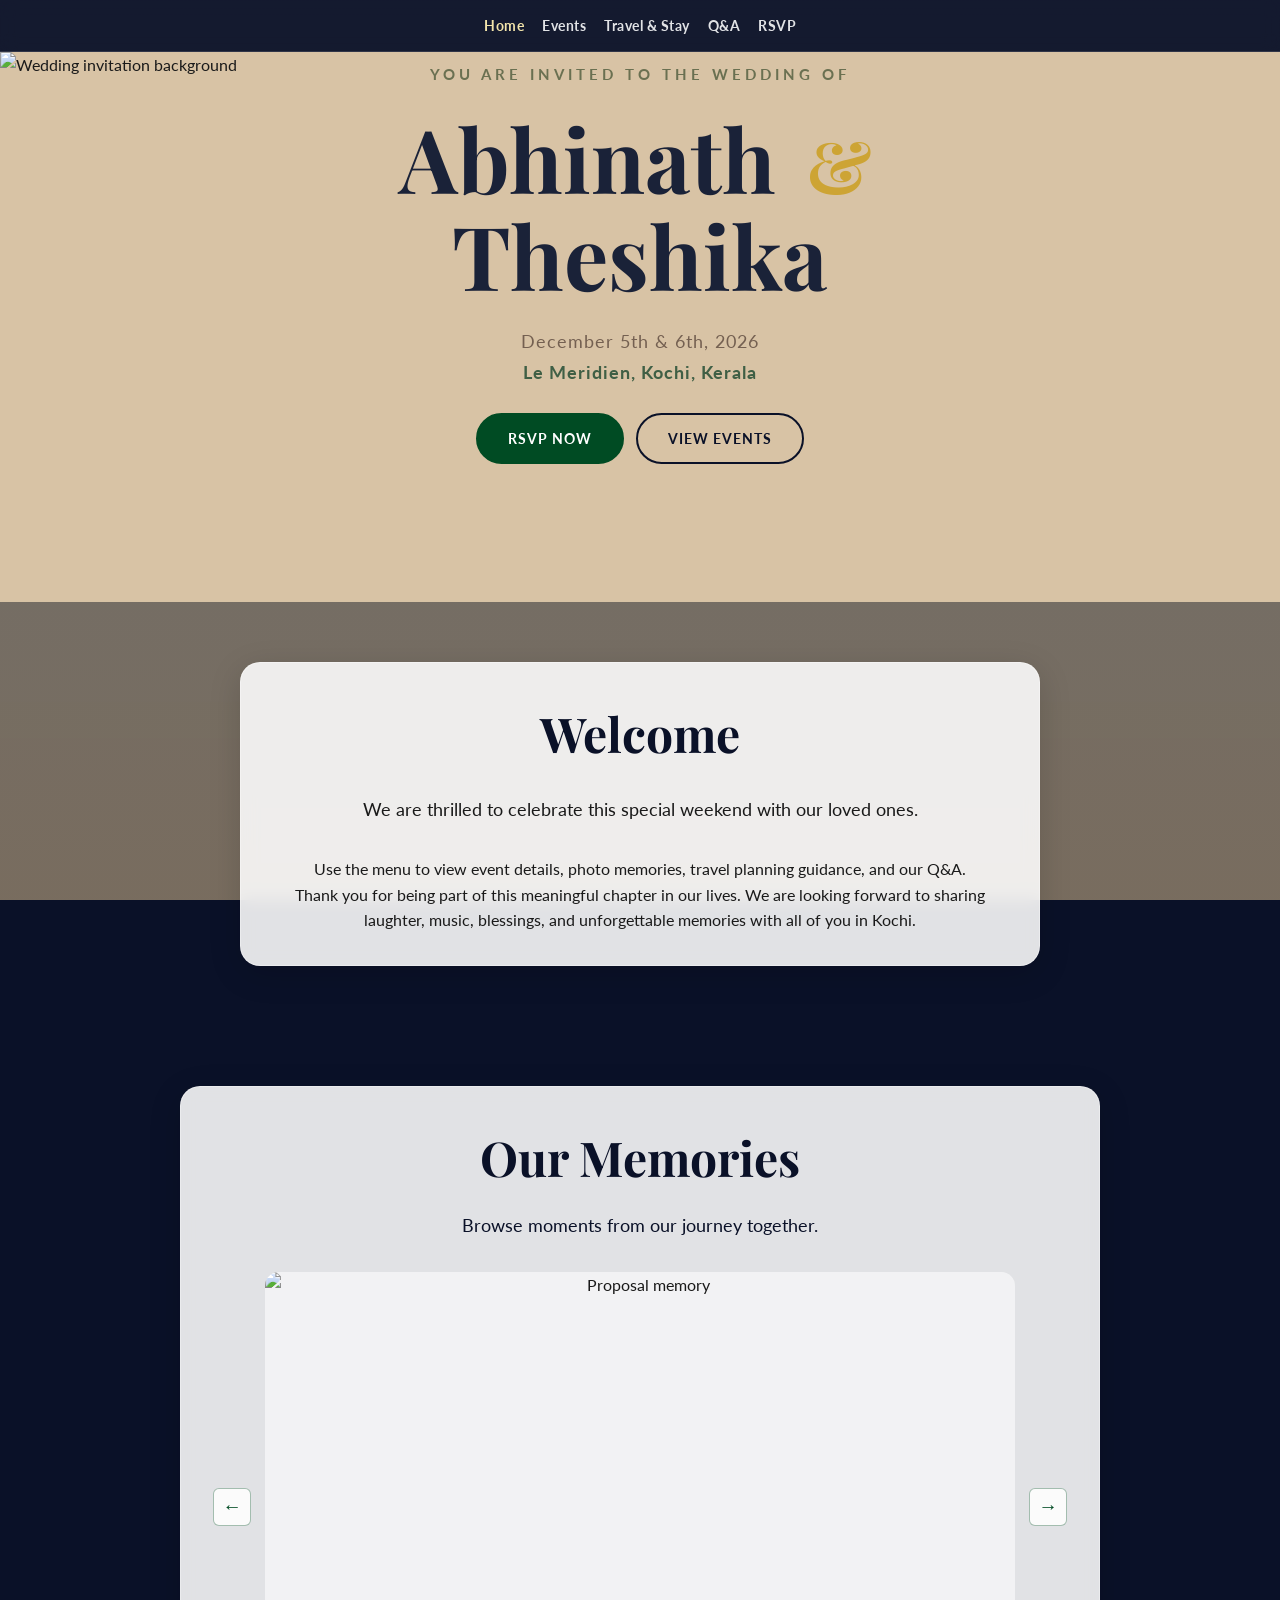
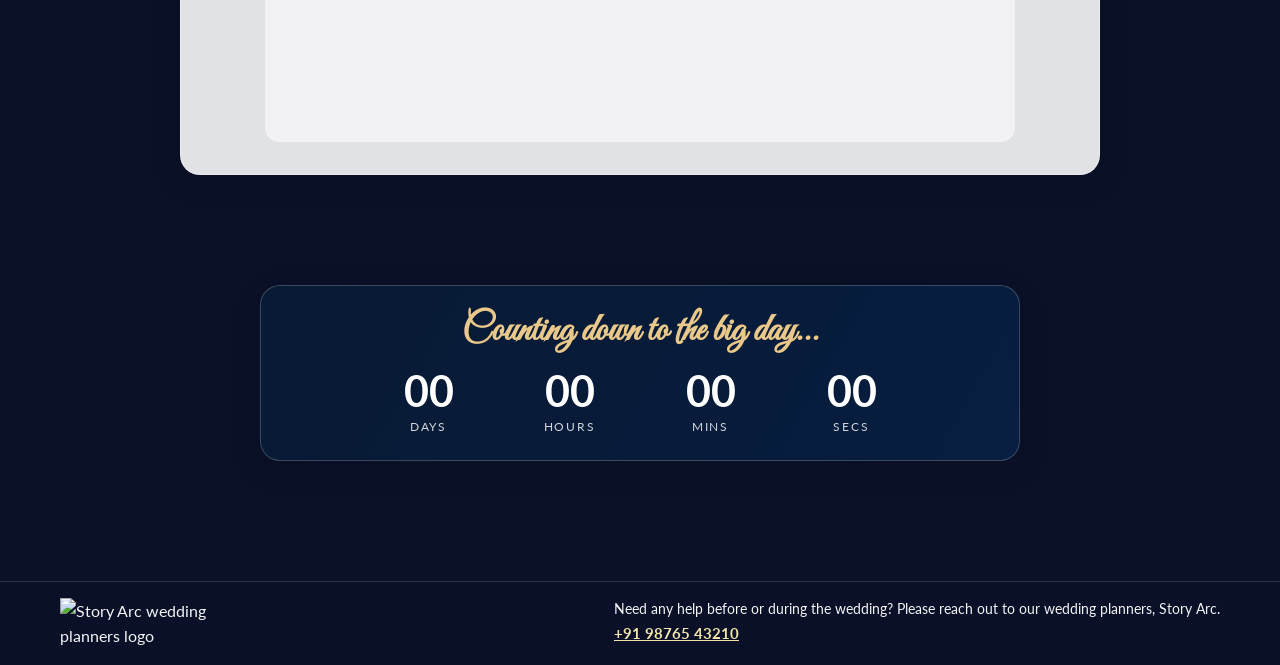
==== index.html @ 2711897a "added the updates" ====
<!DOCTYPE html>
<html lang="en">

<head>
    <meta charset="UTF-8">
    <meta name="viewport" content="width=device-width, initial-scale=1.0">

    <!-- Primary Meta Tags -->
    <title>Abhinath & Theshika Wedding - December 5th & 6th, 2026</title>
    <meta name="title" content="Abhinath & Theshika Wedding - December 5th & 6th, 2026">
    <meta name="description"
        content="You're invited to the wedding celebration of Abhinath and Theshika on December 5th & 6th, 2026 at Le Méridien, Kochi, Kerala. Join us for this special day!">

    <!-- Open Graph / Facebook -->
    <meta property="og:type" content="website">
    <meta property="og:url" content="https://agokulgopi.github.io/Abhinath-Theshika-Wedding/">
    <meta property="og:title" content="Abhinath & Theshika Wedding - December 5th & 6th, 2026">
    <meta property="og:description"
        content="You're invited to the wedding celebration of Abhinath and Theshika on December 5th & 6th, 2026 at Le Méridien, Kochi, Kerala. Join us for this special day!">
    <meta property="og:image" content="https://agokulgopi.github.io/Abhinath-Theshika-Wedding/Images/Couple%20pic%201.jpeg">
    <meta property="og:image:alt" content="Abhinath and Theshika Wedding Invitation">
    <meta property="og:site_name" content="Abhinath & Theshika Wedding">

    <!-- Twitter -->
    <meta property="twitter:card" content="summary_large_image">
    <meta property="twitter:url" content="https://agokulgopi.github.io/Abhinath-Theshika-Wedding/">
    <meta property="twitter:title" content="Abhinath & Theshika Wedding - December 5th & 6th, 2026">
    <meta property="twitter:description"
        content="You're invited to the wedding celebration of Abhinath and Theshika on December 5th & 6th, 2026 at Le Méridien, Kochi, Kerala. Join us for this special day!">
    <meta property="twitter:image" content="https://agokulgopi.github.io/Abhinath-Theshika-Wedding/Images/Couple%20pic%201.jpeg">

    <!-- WhatsApp Optimization -->
    <meta property="og:image:alt" content="Arun and Adithi Wedding Invitation">
    
    <link rel="preconnect" href="https://fonts.googleapis.com">
    <link rel="preconnect" href="https://fonts.gstatic.com" crossorigin>
    <link
        href="https://fonts.googleapis.com/css2?family=Great+Vibes&family=Lato:wght@300;400;700&family=Playfair+Display:ital,wght@0,400;0,600;0,700;1,400&display=swap"
        rel="stylesheet">
    <link rel="stylesheet" href="style.css">
</head>

<body>
    <div class="background-container">
        <div class="header-bg"></div>
        <div class="overlay"></div>
    </div>
    <nav class="site-nav">
        <div class="nav-inner">
            <a href="index.html" class="nav-link active">Home</a>
            <a href="events.html" class="nav-link">Events</a>
            <a href="travel.html" class="nav-link">Travel &amp; Stay</a>
            <a href="faq.html" class="nav-link">Q&amp;A</a>
            <a href="rsvp.html" class="nav-link">RSVP</a>
        </div>
    </nav>

    <main class="content-wrapper">
        <section class="hero slide-up">
            <img class="hero-bg-img" src="Images/Hero_section_BG-edited.png" alt="Wedding invitation background">
            <div class="hero-content">
                <span class="eyebrow">You are invited to the wedding of</span>
                <h1 class="names">Abhinath <span class="ampersand">&amp;</span> Theshika</h1>
                <p class="date-hero">December 5th &amp; 6th, 2026</p>
                <p class="venue-hero">Le Meridien, Kochi, Kerala</p>
                <div class="hero-actions">
                    <a href="rsvp.html" class="btn primary-btn">RSVP Now</a>
                    <a href="events.html" class="btn secondary-btn">View Events</a>
                </div>
            </div>
        </section>

        <section class="travel-section fade-in section-padding">
            <div class="travel-card glass-panel">
                <h2 class="section-title">Welcome</h2>
                <p class="travel-intro">We are thrilled to celebrate this special weekend with our loved ones.</p>
                <p>Use the menu to view event details, photo memories, travel planning guidance, and our Q&amp;A.</p>
                <p>Thank you for being part of this meaningful chapter in our lives. We are looking forward to sharing laughter, music, blessings, and unforgettable memories with all of you in Kochi.</p>
            </div>
        </section>

        <section id="memories" class="memory-section section-padding fade-in">
            <div class="page-hero-card glass-panel">
                <h2 class="section-title home-memory-title">Our Memories</h2>
                <p class="travel-intro">Browse moments from our journey together.</p>
                <div class="memory-carousel-wrap">
                    <button class="memory-nav-btn" id="memoryPrevBtn" type="button" aria-label="Previous image">&#8592;</button>
                    <div class="memory-display">
                        <img id="memoryCurrentImage" class="memory-main-image" src="Images/Couple%20pic%205.jpeg" alt="Proposal memory">
                    </div>
                    <button class="memory-nav-btn" id="memoryNextBtn" type="button" aria-label="Next image">&#8594;</button>
                </div>
            </div>
        </section>

        <section class="countdown-section section-padding fade-in">
            <div class="countdown-card glass-panel">
                <h2 class="countdown-title">Counting down to the big day...</h2>
                <div class="countdown-grid">
                    <div class="countdown-item"><span id="countDays">00</span><small>DAYS</small></div>
                    <div class="countdown-item"><span id="countHours">00</span><small>HOURS</small></div>
                    <div class="countdown-item"><span id="countMins">00</span><small>MINS</small></div>
                    <div class="countdown-item"><span id="countSecs">00</span><small>SECS</small></div>
                </div>
            </div>
        </section>
    </main>

    <footer class="site-footer">
        <div class="section-padding footer-inner">
            <img src="https://thestoryarc.in/wp-content/uploads/2025/10/Story-Arc-Logo-01-6-2.png" alt="Story Arc wedding planners logo" class="planner-logo">
            <div class="footer-text">
                <p>Need any help before or during the wedding? Please reach out to our wedding planners, Story Arc.</p>
                <p><a href="tel:+919876543210">+91 98765 43210</a></p>
            </div>
        </div>
    </footer>

    <div id="memoryModal" class="memory-modal" aria-hidden="true">
        <button id="memoryModalClose" class="memory-modal-close" type="button" aria-label="Close image preview">&times;</button>
        <img id="memoryModalImage" src="" alt="Expanded memory">
    </div>

    <script src="script.js"></script>
</body>

</html>
---- style.css ----
:root {
    --gold: #D4AF37;
    --gold-light: #F3E5AB;
    --emerald-dark: #004B23;
    --emerald: #006400;
    --navy: #0A1128;
    --text-dark: #1A1A1A;
    --text-light: #F8F9FA;
    --glass-bg: rgba(255, 255, 255, 0.85);
    --glass-border: rgba(255, 255, 255, 0.4);
    --shadow: 0 8px 32px 0 rgba(0, 0, 0, 0.15);
    --transition: all 0.6s cubic-bezier(0.16, 1, 0.3, 1);
}

* {
    margin: 0;
    padding: 0;
    box-sizing: border-box;
}

body {
    font-family: 'Lato', sans-serif;
    color: var(--text-dark);
    line-height: 1.6;
    overflow-x: hidden;
    background-color: var(--navy);
    /* Fallback */
}

h1,
h2,
h3,
.eyebrow,
.ampersand {
    font-family: 'Playfair Display', serif;
}

/* Global Website Background */
.background-container {
    position: fixed; /* Fix to viewport */
    top: 0;
    left: 0;
    width: 100vw;
    height: 100vh;
    z-index: -1; /* Behind everything */
    overflow: hidden;
}

.header-bg {
    position: absolute; /* Relative to the fixed container */
    top: 0;
    left: 0;
    width: 100%;
    height: 100%;
    background-image: url('Images/Website_BG.png'); /* New Global Background */
    background-size: cover;
    background-position: center;
    background-repeat: no-repeat;
    /* Adjusted filter to complement the sand overlay */
    filter: saturate(1.2) brightness(0.95);
}

.overlay {
    position: absolute;
    top: 0;
    left: 0;
    width: 100%;
    height: 100%;
    /* Rich soft sand linear gradient overlay */
    background: linear-gradient(to bottom, rgba(235, 222, 196, 0.45) 0%, rgba(212, 185, 140, 0.55) 100%);
    z-index: 1;
}

/* Glassmorphism Panel */
.glass-panel {
    background: rgba(255, 255, 255, 0.88);
    backdrop-filter: blur(8px);
    -webkit-backdrop-filter: blur(8px);
    border: 1px solid rgba(255, 255, 255, 0.35);
    border-radius: 20px;
    box-shadow: var(--shadow);
    padding: 2rem;
}

/* Layout */
.content-wrapper {
    position: relative;
    z-index: 10;
    width: 100%;
}

.site-nav {
    position: sticky;
    top: 0;
    z-index: 200;
    background: rgba(10, 17, 40, 0.9);
    backdrop-filter: blur(8px);
    -webkit-backdrop-filter: blur(8px);
    border-bottom: 1px solid rgba(255, 255, 255, 0.12);
}

.nav-inner {
    max-width: 1200px;
    margin: 0 auto;
    padding: 14px 20px;
    display: flex;
    gap: 18px;
    align-items: center;
    justify-content: center;
    flex-wrap: wrap;
}

.nav-link {
    color: var(--text-light);
    text-decoration: none;
    font-weight: 700;
    font-size: 0.9rem;
    letter-spacing: 0.5px;
    opacity: 0.9;
    transition: var(--transition);
}

.nav-link:hover,
.nav-link.active {
    color: var(--gold-light);
    opacity: 1;
}

.section-padding {
    max-width: 1200px;
    margin: 0 auto;
    padding: 0 20px;
}

/* Hero Section — CSS Grid stacking: image + text layers */
.hero {
    display: grid;
    position: relative;
    background-color: #d8c3a5;
    overflow: hidden;
}

/* Desktop: actual img element defines the section height naturally showing full image */
.hero-bg-img {
    grid-area: 1/1;
    width: 100%;
    height: auto;
    display: block;
}

/* Content centered in same grid cell as the image */
.hero-content {
    grid-area: 1/1;
    align-self: center;
    justify-self: center;
    text-align: center;
    width: 90%;
    max-width: 680px;
    animation: fadeUp 1.2s ease-out forwards;
    z-index: 2;
    padding: 10px;
    margin-bottom: 10%; /* Shift up slightly from center to match reference card layout */
}

.hero-actions {
    margin-top: 1.6rem;
    display: flex;
    justify-content: center;
    gap: 12px;
    flex-wrap: wrap;
}

/* Scroll indicator pinned to bottom of same grid cell */
.scroll-indicator {
    grid-area: 1/1;
    align-self: end;
    justify-self: center;
    padding-bottom: 28px;
    z-index: 2;
    display: flex;
    flex-direction: column;
    align-items: center;
    gap: 8px;
    animation: fadeIn 2s 1s ease-out forwards;
    opacity: 0;
    white-space: nowrap;
}

/* ---- MOBILE: switch to background-image so it fills the phone screen properly ---- */
@media (max-width: 768px) {
    .hero {
        min-height: 100svh;
        position: relative; /* needed for absolute-positioned scroll indicator */
        background-image: url('Images/Hero_section_BG-edited.png');
        background-size: cover;
        /* Reset to center as decorative elements are removed */
        background-position: center;
        background-repeat: no-repeat;
        display: flex;
        flex-direction: column;
        align-items: center;
        justify-content: center;
    }

    /* Hide the img element — CSS background handles it on mobile */
    .hero-bg-img {
        display: none;
    }

    /* Float text in the clear center of the image */
    .hero-content {
        grid-area: unset;
        position: relative;
        z-index: 2;
        text-align: center;
        width: 85%;
        max-width: 500px;
        margin-bottom: 10%;
        padding: 10px;
    }

    .scroll-indicator {
        grid-area: unset;
        position: absolute;
        bottom: 24px;
        left: 50%;
        transform: translateX(-50%);
        z-index: 2;
    }
}

.eyebrow {
    display: block;
    font-size: 0.95rem;
    color: #6a7051;
    text-transform: uppercase;
    letter-spacing: 4px;
    margin-bottom: 1.5rem;
    font-weight: 700;
    font-family: 'Lato', sans-serif;
    text-align: center;
}

.names {
    font-size: clamp(3rem, 8vw, 5.5rem);
    color: #1a2238; /* Deep navy/charcoal */
    line-height: 1.1;
    margin-bottom: 1.5rem;
    font-weight: 700;
    font-family: 'Playfair Display', serif;
    text-align: center;
}

.ampersand {
    color: #cda434; /* Mustard Gold */
    font-style: normal;
    font-size: clamp(2.5rem, 6vw, 4.5rem);
    padding: 0 10px;
    font-family: 'Playfair Display', serif;
}

.date-hero,
.venue-hero {
    font-family: 'Lato', sans-serif;
    font-size: 1.1rem;
    letter-spacing: 1px;
    line-height: 1.6;
    text-align: center;
}

.date-hero {
    color: #746051; /* Warm dark brown */
    margin-bottom: 0.2rem;
}

.venue-hero {
    font-weight: 700;
    margin-top: 0.2rem;
    color: #3f5f45; /* Deep olive green */
}

/* Hero Decorative Dividers */
.hero-divider {
    width: 100%;
    max-width: 320px;
    margin: 1rem auto;
    opacity: 0.7;
}

/* Scroll Indicator */
.scroll-indicator {
    position: absolute;
    bottom: 30px;
    left: 50%;
    transform: translateX(-50%);
    display: flex;
    flex-direction: column;
    align-items: center;
    gap: 10px;
    animation: fadeIn 2s 1s ease-out forwards;
    opacity: 0;
    white-space: nowrap;
}

.scroll-indicator span {
    font-family: 'Lato', sans-serif;
    font-size: 0.7rem;
    letter-spacing: 4px;
    text-transform: uppercase;
    color: #7a6a56;
    font-weight: 700;
}

.rope-icon {
    width: 80px;
    height: 26px;
    opacity: 0.75;
}

.wheel {
    width: 4px;
    height: 8px;
    background-color: var(--gold-light);
    border-radius: 4px;
    animation: scrollWheel 2s infinite;
}

/* Shared Titles */
.section-title {
    font-size: 3rem;
    color: var(--navy);
    text-align: center;
    margin-bottom: 3rem;
    text-shadow: none;
}

/* Events Section */
.events-section {
    padding: 100px 0;
}

.events-grid {
    display: grid;
    grid-template-columns: repeat(auto-fit, minmax(340px, 1fr));
    gap: 40px;
}

.event-card {
    transition: var(--transition);
    padding: 1rem 0;
}

.event-card:hover {
    transform: translateY(-10px);
    box-shadow: 0 15px 45px rgba(0, 0, 0, 0.2);
}

.event-header {
    text-align: center;
    border-bottom: 1px solid rgba(0, 0, 0, 0.1);
    padding-bottom: 1.5rem;
    margin-bottom: 1.5rem;
}

.event-header h3 {
    font-size: 2.5rem;
    color: var(--emerald-dark);
    margin-bottom: 0.5rem;
}

.event-date {
    font-size: 1.1rem;
    font-weight: 700;
    color: var(--navy);
}

.event-time {
    color: var(--gold);
    font-weight: 700;
}

.detail-row {
    display: flex;
    align-items: flex-start;
    margin-bottom: 1.5rem;
}

.icon {
    font-size: 1.5rem;
    margin-right: 15px;
    line-height: 1;
}

.detail-text strong {
    display: block;
    font-size: 1.1rem;
    color: var(--navy);
    margin-bottom: 5px;
}

.map-link {
    display: inline-block;
    color: var(--emerald);
    text-decoration: none;
    font-size: 0.9rem;
    font-weight: 700;
    border-bottom: 1px solid var(--emerald);
    margin-top: 5px;
    transition: color 0.3s;
}

.map-link:hover {
    color: var(--gold);
    border-color: var(--gold);
}

.attire-row p {
    font-size: 0.95rem;
    margin-bottom: 4px;
}

.color-note {
    font-style: italic;
    color: #555;
    margin-top: 8px !important;
}

/* Gallery Section */
/* Gallery Section */
.gallery-section {
    padding: 100px 0 150px;
    display: grid;
    place-items: center;
    overflow: hidden;
}

.wrapper {
  --card-trans-duration: 1000ms;
  --card-trans-easing: linear(0, 0.01 0.8%, 0.038 1.6%, 0.154 3.4%, 0.781 9.7%, 1.01 12.5%, 1.089 13.8%, 1.153 15.2%, 1.195 16.6%, 1.219 18%, 1.224 19.7%, 1.208 21.6%, 1.172 23.6%, 1.057 28.6%, 1.007 31.2%, 0.969 34.1%, 0.951 37.1%, 0.953 40.9%, 0.998 50.4%, 1.011 56%, 0.998 74.7%, 1);
  --card-border-radius: 12px;
  --card-width: 25vmin; /* slightly bigger frames to show the couples */
  --radius: 50vmin; 
  --cards: 5; /* 5 photos */
  --arc-size: 0.25;          /* essentially the distance between cards */
  --arc-center: 0.75;        /* top */
  --arc-start: calc(var(--arc-center) - var(--arc-size) / 2);
  --arc-shift: 0;
  --arc-shift-delta: 0.015;

  position: relative;
  width: var(--card-width);
  aspect-ratio: 4/5;
  margin-top: clamp(100px, 25vmin, 250px); /* Push the arc down so it doesn't overlap the heading */
  background: transparent;
}

.wrapper > div {
  --card-i: 1; /* Fallback */
  --arc-step: calc(var(--arc-size) / (var(--cards) - 1));
    
  position: absolute;
  width: var(--card-width);
  aspect-ratio: 4/5;
  background: white;
  border-radius: var(--card-border-radius);
  padding: 8px; /* glass polaroid look */

  offset-path: circle(var(--radius) at 50% 100%);
  offset-distance: calc(
    (var(--arc-start)
     + (var(--card-i) - 1) * var(--arc-step)
     + var(--arc-shift)
    ) * 100%
  );
	
  offset-rotate: auto;
  offset-anchor: 50% 0%;
  transition: all var(--card-trans-duration) var(--card-trans-easing);
  box-shadow: 0 10px 30px rgba(0,0,0,0.3);
}

/* Adjust sibling indices manually since CSS nesting is not natively supported without post-processor yet, using standard CSS selectors */
.wrapper > div:nth-child(1) { --card-i: 1; z-index: 0; }
.wrapper > div:nth-child(2) { --card-i: 2; z-index: 1; }
.wrapper > div:nth-child(3) { --card-i: 3; z-index: 3; }
.wrapper > div:nth-child(4) { --card-i: 4; z-index: 1; }
.wrapper > div:nth-child(5) { --card-i: 5; z-index: 0; }

.wrapper > div:hover {
  offset-anchor: 50% 10%;
  z-index: 10 !important;
}

.wrapper > div:hover + div { --arc-shift: calc(var(--arc-shift-delta) * 2); }
.wrapper > div:hover + div + div { --arc-shift: calc(var(--arc-shift-delta) * 1); }

/* Using `:has` for predecessor pushing */
.wrapper > div:has(+ *:hover) { --arc-shift: calc(var(--arc-shift-delta) * -2); }
.wrapper > div:has(+ * + *:hover) { --arc-shift: calc(var(--arc-shift-delta) * -1); }

.wrapper > div > img {
  width: 100%;
  height: 100%;
  object-fit: cover;
  display: block;
  border-radius: inherit;
  filter: grayscale(100%);
  transition: filter 0.5s ease;
} 

.wrapper > div:hover > img,
.wrapper > div.touched > img {
  filter: grayscale(0%);
}

.wrapper.color-gallery > div > img {
    filter: grayscale(0%);
}

@media (max-width: 768px) {
    .wrapper {
        --card-width: 35vmin;
        --radius: 65vmin; 
    }
}

/* Travel Section */
.travel-section {
    padding: 60px 0 100px;
}

.travel-card {
    text-align: center;
    max-width: 800px;
    margin: 0 auto;
}

.travel-card .section-title {
    color: var(--navy);
    text-shadow: none;
    margin-bottom: 1.5rem;
}

.travel-intro {
    font-size: 1.1rem;
    margin-bottom: 2rem;
}

.travel-subsection {
    text-align: left;
    margin-top: 2rem;
}

.travel-subsection h3 {
    color: var(--emerald-dark);
    margin-bottom: 0.8rem;
}

.subsection-heading {
    display: flex;
    align-items: center;
    gap: 10px;
}

.heading-icon {
    width: 28px;
    height: 28px;
    border-radius: 999px;
    display: inline-flex;
    align-items: center;
    justify-content: center;
    color: var(--emerald-dark);
    background: rgba(0, 75, 35, 0.1);
    flex-shrink: 0;
}

.heading-icon svg {
    width: 16px;
    height: 16px;
}

.travel-subsection ul {
    padding-left: 20px;
}

.travel-subsection li {
    margin-bottom: 0.4rem;
}

.hotel-info h3 {
    font-size: 2rem;
    color: var(--emerald-dark);
    margin-bottom: 1.5rem;
}

.booking-actions {
    display: flex;
    align-items: center;
    justify-content: center;
    gap: 20px;
    flex-wrap: wrap;
    margin-bottom: 2rem;
}

.or {
    font-style: italic;
    color: #666;
}

/* Buttons */
.btn {
    display: inline-block;
    padding: 12px 30px;
    border-radius: 30px;
    text-decoration: none;
    font-weight: 700;
    letter-spacing: 1px;
    transition: var(--transition);
    text-transform: uppercase;
    font-size: 0.9rem;
}

.primary-btn {
    background-color: var(--emerald-dark);
    color: white;
    border: 2px solid var(--emerald-dark);
}

.primary-btn:hover {
    background-color: transparent;
    color: var(--emerald-dark);
}

.secondary-btn {
    background-color: transparent;
    color: var(--navy);
    border: 2px solid var(--navy);
}

.secondary-btn:hover {
    background-color: var(--navy);
    color: white;
}

/* Footer / RSVP */
.rsvp-footer {
    padding-bottom: 100px;
}

.footer-content {
    text-align: center;
    background: rgba(10, 17, 40, 0.9);
    color: var(--text-light);
    border-color: rgba(255, 255, 255, 0.1);
}

.footer-content h2 {
    font-size: 3rem;
    color: var(--gold);
    margin-bottom: 1rem;
}

.guest-counts {
    margin: 1.5rem 0;
    padding: 1rem;
    background: rgba(255, 255, 255, 0.05);
    border-radius: 10px;
    display: inline-block;
}

.contact-card {
    margin: 2rem 0;
}

.contact-role {
    font-size: 0.9rem;
    text-transform: uppercase;
    letter-spacing: 2px;
    color: #aaa;
}

.contact-name {
    font-size: 2rem;
    font-family: 'Playfair Display', serif;
    margin: 0.5rem 0 1.5rem;
}

.footer-content .primary-btn {
    background-color: var(--gold);
    border-color: var(--gold);
    color: var(--navy);
}

.footer-content .primary-btn:hover {
    background-color: transparent;
    color: var(--gold);
}

.closing {
    margin-top: 3rem;
    font-family: 'Playfair Display', serif;
    font-size: 1.5rem;
    font-style: italic;
    color: var(--gold-light);
}

.page-hero {
    padding: 80px 20px 50px;
}

.page-hero-card {
    max-width: 920px;
    margin: 0 auto;
    text-align: center;
}

.page-hero-card h1 {
    color: var(--emerald-dark);
    font-size: clamp(2.2rem, 6vw, 3.8rem);
    margin-bottom: 0.6rem;
}

.page-hero-card p {
    color: var(--navy);
}

.memory-section {
    padding: 20px 0 110px;
}

.featured-memory {
    max-width: 900px;
    margin: 0 auto 24px;
    border-radius: 16px;
    overflow: hidden;
    box-shadow: var(--shadow);
}

.featured-memory img {
    width: 100%;
    height: clamp(280px, 52vw, 520px);
    object-fit: cover;
    display: block;
}

.proposal-highlight img {
    object-position: center 78%;
}

.home-memory-title {
    color: var(--navy);
    text-shadow: none;
    margin-bottom: 1rem;
}

.memory-carousel-wrap {
    display: flex;
    align-items: center;
    justify-content: center;
    gap: 14px;
}

.memory-display {
    width: min(100%, 760px);
    border-radius: 14px;
    overflow: hidden;
    background: rgba(255, 255, 255, 0.35);
}

.memory-main-image {
    width: 100%;
    height: clamp(260px, 48vw, 470px);
    object-fit: contain;
    display: block;
    border-radius: 8px;
    cursor: zoom-in;
    background: rgba(255, 255, 255, 0.35);
}

.highlighted-memory {
    outline: 3px solid var(--gold);
    outline-offset: -3px;
}

.memory-nav-btn {
    border: 1px solid rgba(0, 75, 35, 0.35);
    background: rgba(255, 255, 255, 0.85);
    color: var(--emerald-dark);
    width: 38px;
    height: 38px;
    border-radius: 6px;
    font-size: 1.2rem;
    cursor: pointer;
    flex: 0 0 auto;
}

.memory-nav-btn:hover {
    background: var(--emerald-dark);
    color: #fff;
}

.memory-modal {
    position: fixed;
    inset: 0;
    background: rgba(10, 17, 40, 0.88);
    z-index: 1200;
    display: none;
    align-items: center;
    justify-content: center;
    padding: 30px;
}

.memory-modal.show {
    display: flex;
}

.memory-modal img {
    max-width: min(1200px, 92vw);
    max-height: 86vh;
    object-fit: contain;
    border-radius: 10px;
    background: #111;
}

.memory-modal-close {
    position: absolute;
    top: 20px;
    right: 20px;
    width: 40px;
    height: 40px;
    border: none;
    border-radius: 50%;
    background: rgba(255, 255, 255, 0.9);
    color: var(--navy);
    font-size: 1.7rem;
    line-height: 1;
    cursor: pointer;
}

.site-footer {
    position: relative;
    z-index: 10;
    background: rgba(10, 17, 40, 0.9);
    border-top: 1px solid rgba(255, 255, 255, 0.15);
    margin-top: 50px;
}

.footer-inner {
    color: #f5f5f5;
    text-align: left;
    padding-top: 16px;
    padding-bottom: 16px;
    display: flex;
    align-items: center;
    justify-content: space-between;
    gap: 24px;
}

.planner-logo {
    max-width: 150px;
    width: 100%;
    height: auto;
    display: block;
    margin: 0;
}

.footer-text {
    margin-left: auto;
    max-width: 620px;
    font-size: 0.9rem;
    line-height: 1.4;
}

.footer-text p {
    margin-bottom: 4px;
}

.footer-inner a {
    color: var(--gold-light);
    font-weight: 700;
    font-size: 0.92rem;
}

.countdown-section {
    padding: 0 0 70px;
}

.countdown-card {
    max-width: 760px;
    margin: 0 auto;
    text-align: center;
    background: linear-gradient(120deg, rgba(8, 26, 52, 0.92), rgba(8, 32, 68, 0.9));
    border-color: rgba(255, 255, 255, 0.2);
    padding: 1.4rem 1.2rem;
}

.countdown-title {
    color: #e9c88a;
    font-family: 'Great Vibes', 'Playfair Display', cursive;
    font-size: clamp(1.65rem, 3.8vw, 2.4rem);
    line-height: 1.2;
    margin-bottom: 0.9rem;
    white-space: nowrap;
}

.countdown-grid {
    display: grid;
    grid-template-columns: repeat(4, minmax(90px, 1fr));
    gap: 4px;
    max-width: 560px;
    margin: 0 auto;
}

.countdown-item span {
    display: block;
    color: #fff;
    font-size: clamp(1.6rem, 4vw, 2.7rem);
    font-weight: 700;
    line-height: 1;
}

.countdown-item small {
    color: rgba(255, 255, 255, 0.82);
    font-size: 0.72rem;
    letter-spacing: 1.8px;
}

.memory-tiles {
    max-width: 1100px;
    margin: 0 auto;
    display: grid;
    grid-template-columns: repeat(5, minmax(220px, 1fr));
    gap: 18px;
    overflow-x: auto;
    padding-bottom: 8px;
}

.memory-tiles::-webkit-scrollbar {
    height: 8px;
}

.memory-tiles::-webkit-scrollbar-thumb {
    background: rgba(0, 75, 35, 0.4);
    border-radius: 999px;
}

.memory-tile {
    min-width: 220px;
    border-radius: 12px;
    overflow: hidden;
    box-shadow: var(--shadow);
}

.memory-tile img {
    width: 100%;
    height: 300px;
    object-fit: cover;
    display: block;
}

.faq-section {
    padding: 40px 0 100px;
}

.faq-list {
    max-width: 900px;
    margin: 0 auto;
    display: grid;
    gap: 14px;
}

.faq-item h3 {
    color: var(--emerald-dark);
    margin-bottom: 0.4rem;
    font-size: 1.15rem;
}

.faq-item p {
    color: var(--navy);
}

/* Modal Styling */
.modal {
    display: none;
    position: fixed;
    z-index: 1000;
    left: 0;
    top: 0;
    width: 100%;
    height: 100%;
    background-color: rgba(10, 17, 40, 0.8);
    backdrop-filter: blur(5px);
    -webkit-backdrop-filter: blur(5px);
    align-items: center;
    justify-content: center;
    opacity: 0;
    transition: opacity 0.3s ease;
}

.modal.show {
    display: flex;
    opacity: 1;
}

.modal-content {
    position: relative;
    width: 90%;
    max-width: 800px;
    padding: 1.5rem;
    background: rgba(255, 255, 255, 0.95);
    transform: translateY(20px);
    transition: transform 0.3s ease;
}

.modal.show .modal-content {
    transform: translateY(0);
}

.close-modal {
    position: absolute;
    top: -15px;
    right: -15px;
    width: 40px;
    height: 40px;
    background: var(--navy);
    color: white;
    font-size: 28px;
    font-weight: bold;
    border-radius: 50%;
    display: flex;
    align-items: center;
    justify-content: center;
    cursor: pointer;
    box-shadow: 0 4px 10px rgba(0,0,0,0.3);
    border: 2px solid white;
    transition: var(--transition);
    z-index: 10;
}

.close-modal:hover {
    background: var(--emerald-dark);
    transform: scale(1.1);
}

.map-container {
    width: 100%;
    border-radius: 12px;
    overflow: hidden;
    background: #e5e3df; /* Placeholder map background */
}

/* Animations & Responsive */
.fade-in {
    opacity: 0;
    transform: translateY(30px);
    transition: opacity 1s ease-out, transform 1s ease-out;
}

.fade-in.visible {
    opacity: 1;
    transform: translateY(0);
}

@keyframes fadeUp {
    from {
        opacity: 0;
        transform: translateY(50px);
    }

    to {
        opacity: 1;
        transform: translateY(0);
    }
}

@keyframes fadeIn {
    from {
        opacity: 0;
    }

    to {
        opacity: 1;
    }
}

@keyframes scrollWheel {
    0% {
        transform: translateY(0);
        opacity: 1;
    }

    50% {
        transform: translateY(8px);
        opacity: 0;
    }

    100% {
        transform: translateY(0);
        opacity: 0;
    }
}

@media (max-width: 768px) {
    .names {
        font-size: 3rem;
    }

    .ampersand {
        font-size: 2.5rem;
    }

    .glass-panel {
        padding: 1.4rem 1rem;
    }

    .section-title {
        font-size: 2.5rem;
    }

    .booking-actions {
        flex-direction: column;
        gap: 10px;
    }

    .nav-inner {
        gap: 10px 14px;
        justify-content: flex-start;
        overflow-x: auto;
        flex-wrap: nowrap;
    }

    .nav-link {
        white-space: nowrap;
    }

    .memory-tiles {
        display: flex;
    }

    .memory-tile {
        min-width: 240px;
    }

    .memory-main-image {
        height: clamp(220px, 52vw, 330px);
    }

    .footer-inner {
        flex-direction: column;
        align-items: flex-start;
        text-align: left;
    }

    .planner-logo {
        max-width: 130px;
    }

    .footer-text {
        margin-left: 0;
        font-size: 0.86rem;
    }

    .countdown-grid {
        grid-template-columns: repeat(4, minmax(0, 1fr));
        gap: 8px;
    }

    .countdown-card {
        max-width: 420px;
        border-radius: 16px;
        padding: 1.15rem 0.9rem;
    }

    .countdown-title {
        font-size: 2.2rem;
        margin-bottom: 0.8rem;
    }

    .countdown-item span {
        font-size: 1.8rem;
    }

    .countdown-item small {
        font-size: 0.56rem;
        letter-spacing: 1.2px;
    }

    /* Hero mobile tweaks */
    .hero-content {
        padding: 8px;
        margin-bottom: 12%; /* More shift up on mobile too */
    }

    .eyebrow {
        font-size: 0.7rem;
        letter-spacing: 3px;
        margin-bottom: 1rem;
    }

    .names {
        font-size: clamp(2rem, 7vw, 3.5rem);
        margin-bottom: 1rem;
    }

    .ampersand {
        font-size: clamp(1.8rem, 6vw, 3rem);
    }

    .date-hero, .venue-hero {
        font-size: 0.95rem;
    }

    .scroll-indicator span {
        font-size: 0.6rem;
        letter-spacing: 3px;
    }

    .rope-icon {
        width: 55px;
    }
}

/* Small phones (max 480px) */
@media (max-width: 480px) {
    .hero-content {
        width: 85%;
        margin-bottom: 14%;
    }

    .eyebrow {
        font-size: 0.6rem;
        letter-spacing: 2px;
        margin-bottom: 0.75rem;
    }

    .names {
        font-size: clamp(1.6rem, 8vw, 2.5rem);
        line-height: 1.15;
    }

    .ampersand {
        font-size: clamp(1.4rem, 7vw, 2.2rem);
        padding: 0 5px;
    }

    .date-hero, .venue-hero {
        font-size: 0.85rem;
    }
}

/* Tablet (769px – 1024px) */
@media (min-width: 769px) and (max-width: 1024px) {
    .hero-content {
        margin-bottom: 11%;
        max-width: 580px;
    }

    .names {
        font-size: clamp(2.5rem, 6vw, 4rem);
    }

    .ampersand {
        font-size: clamp(2rem, 5vw, 3.5rem);
    }
}
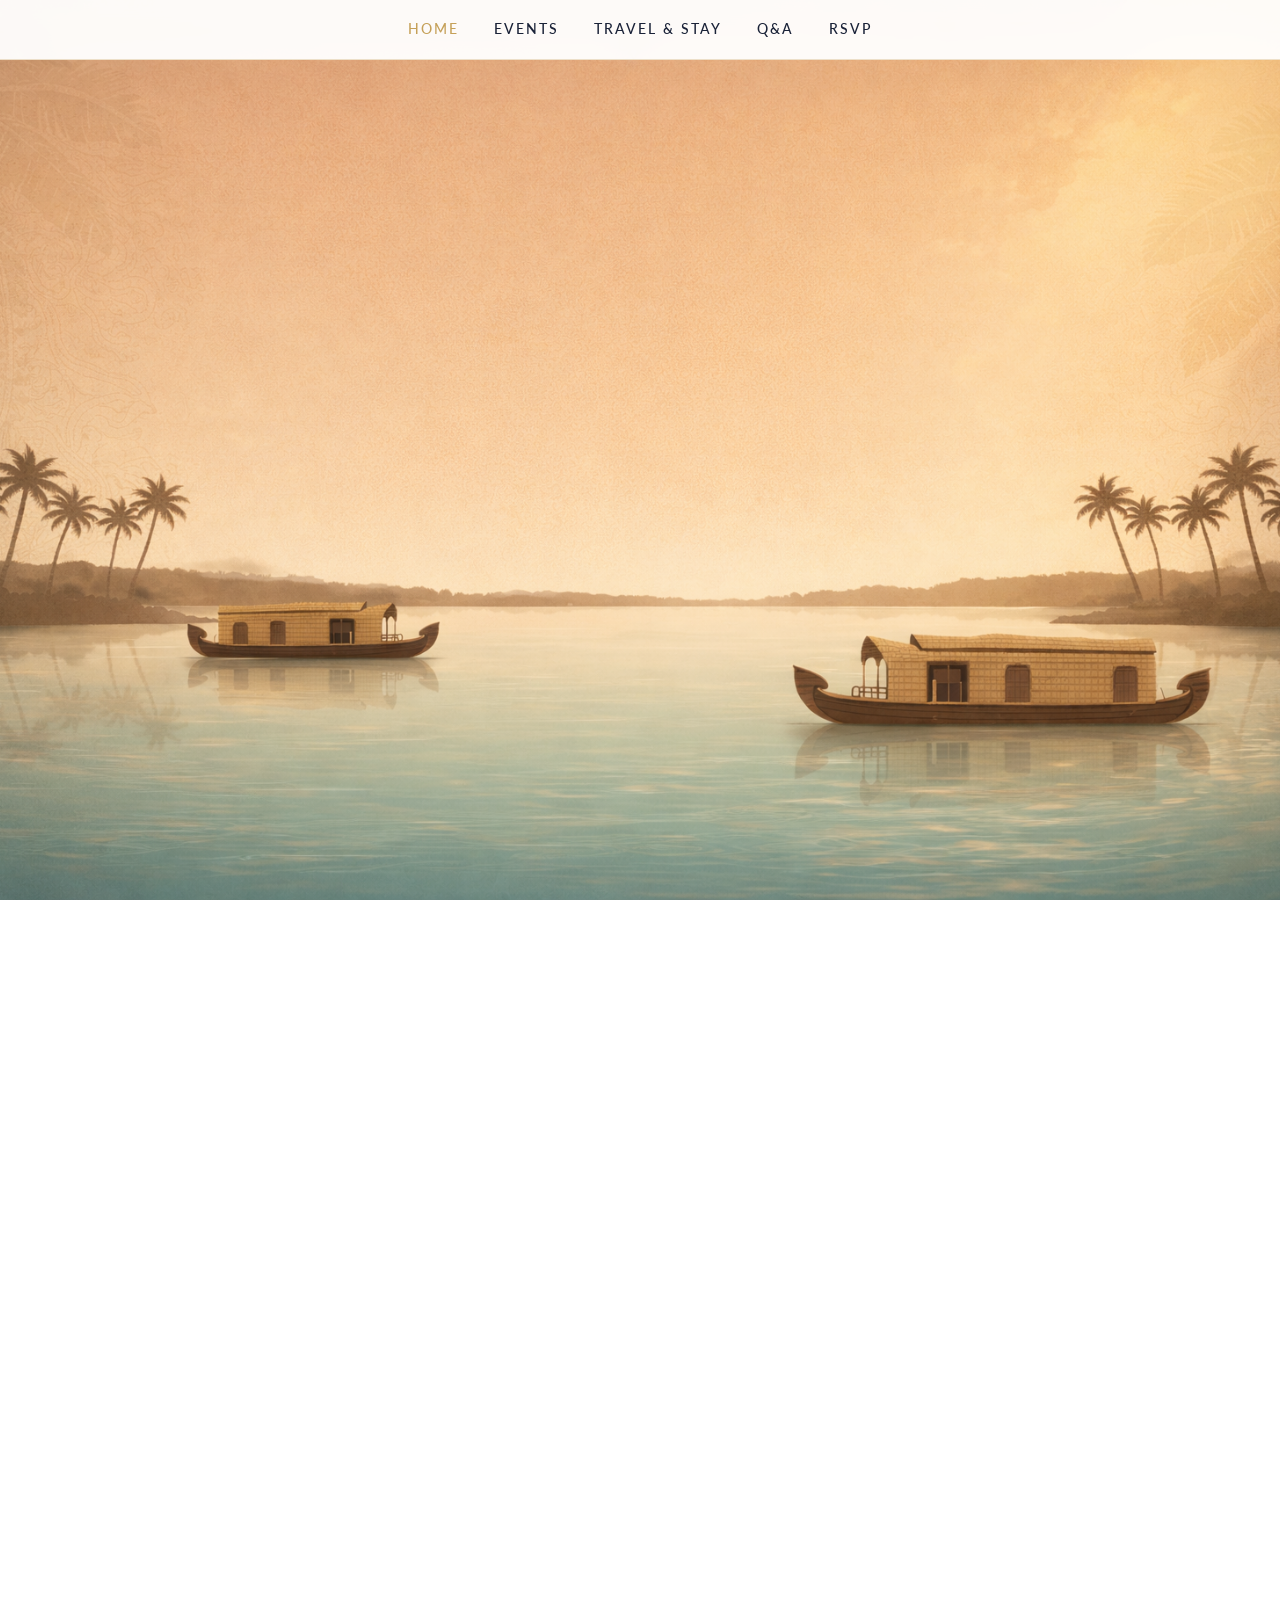
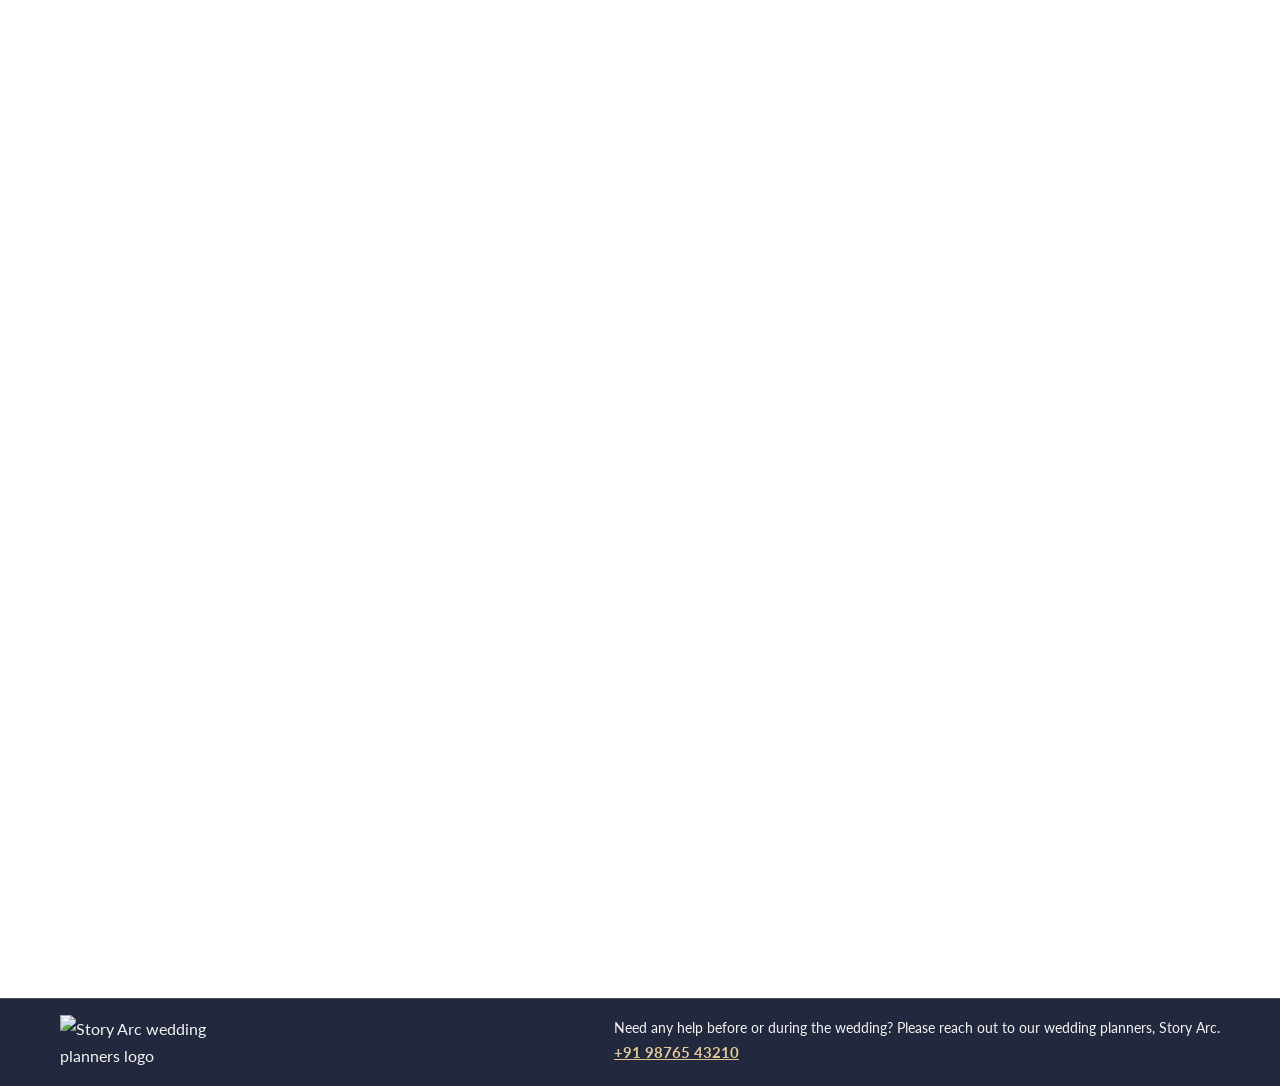
==== commit a1f6d22a: "Update: Simple Elegant Invitation with final changes and all gallery images" ====
--- a/index.html
+++ b/index.html
@@ -35,8 +35,14 @@
     <link rel="preconnect" href="https://fonts.googleapis.com">
     <link rel="preconnect" href="https://fonts.gstatic.com" crossorigin>
     <link
-        href="https://fonts.googleapis.com/css2?family=Great+Vibes&family=Lato:wght@300;400;700&family=Playfair+Display:ital,wght@0,400;0,600;0,700;1,400&display=swap"
+        href="https://fonts.googleapis.com/css2?family=Cinzel:wght@400;700&family=Pinyon+Script&family=Playfair+Display:ital,wght@0,400;0,600;0,700;1,400&family=Lato:wght@300;400;700&display=swap"
         rel="stylesheet">
+    
+    <!-- Smooth Scroll & Animation Libraries -->
+    <script src="https://unpkg.com/lenis@1.1.18/dist/lenis.min.js"></script>
+    <script src="https://cdnjs.cloudflare.com/ajax/libs/gsap/3.12.5/gsap.min.js"></script>
+    <script src="https://cdnjs.cloudflare.com/ajax/libs/gsap/3.12.5/ScrollTrigger.min.js"></script>
+    
     <link rel="stylesheet" href="style.css">
 </head>
 
@@ -44,6 +50,9 @@
     <div class="background-container">
         <div class="header-bg"></div>
         <div class="overlay"></div>
+        <div class="watercolor-splatter splatter-1"></div>
+        <div class="watercolor-splatter splatter-2"></div>
+        <div class="watercolor-splatter splatter-3"></div>
     </div>
     <nav class="site-nav">
         <div class="nav-inner">
@@ -56,14 +65,14 @@
     </nav>
 
     <main class="content-wrapper">
-        <section class="hero slide-up">
-            <img class="hero-bg-img" src="Images/Hero_section_BG-edited.png" alt="Wedding invitation background">
-            <div class="hero-content">
-                <span class="eyebrow">You are invited to the wedding of</span>
+        <section class="index-hero">
+            <div class="hero-content fade-in">
+                <span class="eyebrow eyebrow-hero">You are invited to the wedding of</span>
                 <h1 class="names">Abhinath <span class="ampersand">&amp;</span> Theshika</h1>
                 <p class="date-hero">December 5th &amp; 6th, 2026</p>
                 <p class="venue-hero">Le Meridien, Kochi, Kerala</p>
-                <div class="hero-actions">
+
+                <div class="hero-actions" style="margin-top: 2.5rem;">
                     <a href="rsvp.html" class="btn primary-btn">RSVP Now</a>
                     <a href="events.html" class="btn secondary-btn">View Events</a>
                 </div>
--- a/style.css
+++ b/style.css
@@ -1,15 +1,18 @@
+@import url('https://fonts.googleapis.com/css2?family=Alex+Brush&family=Cormorant+Garamond:ital,wght@0,400;0,600;0,700;1,400;1,600&family=Great+Vibes&display=swap');
+
 :root {
-    --gold: #D4AF37;
-    --gold-light: #F3E5AB;
-    --emerald-dark: #004B23;
-    --emerald: #006400;
-    --navy: #0A1128;
-    --text-dark: #1A1A1A;
+    --gold: #C5A059;
+    --gold-light: #E2C997;
+    --royal-blue: #1A2238;
+    --charcoal: #333333;
+    --text-dark: #222222;
     --text-light: #F8F9FA;
-    --glass-bg: rgba(255, 255, 255, 0.85);
-    --glass-border: rgba(255, 255, 255, 0.4);
-    --shadow: 0 8px 32px 0 rgba(0, 0, 0, 0.15);
-    --transition: all 0.6s cubic-bezier(0.16, 1, 0.3, 1);
+    --white: #FFFFFF;
+    --cream: #FCF9F2;
+    --glass-bg: rgba(255, 255, 255, 0.45);
+    --glass-border: rgba(197, 160, 89, 0.3);
+    --shadow: 0 10px 40px rgba(0, 0, 0, 0.08);
+    --transition: all 0.5s cubic-bezier(0.25, 1, 0.5, 1);
 }
 
 * {
@@ -21,18 +24,21 @@
 body {
     font-family: 'Lato', sans-serif;
     color: var(--text-dark);
-    line-height: 1.6;
+    line-height: 1.7;
     overflow-x: hidden;
-    background-color: var(--navy);
-    /* Fallback */
+    background-color: var(--white);
 }
 
 h1,
 h2,
 h3,
-.eyebrow,
-.ampersand {
-    font-family: 'Playfair Display', serif;
+.names {
+    font-family: 'Cormorant Garamond', serif;
+    letter-spacing: 2px;
+}
+
+.eyebrow, .cursive, .ampersand {
+    font-family: 'Great Vibes', cursive;
 }
 
 /* Global Website Background */
@@ -40,25 +46,36 @@
     position: fixed; /* Fix to viewport */
     top: 0;
     left: 0;
-    width: 100vw;
+    width: 100%;
     height: 100vh;
     z-index: -1; /* Behind everything */
     overflow: hidden;
+    background: url('Images/Website_BG.png') center/cover no-repeat;
 }
 
 .header-bg {
-    position: absolute; /* Relative to the fixed container */
+    position: absolute;
     top: 0;
     left: 0;
     width: 100%;
     height: 100%;
-    background-image: url('Images/Website_BG.png'); /* New Global Background */
-    background-size: cover;
-    background-position: center;
-    background-repeat: no-repeat;
-    /* Adjusted filter to complement the sand overlay */
-    filter: saturate(1.2) brightness(0.95);
-}
+    background-color: rgba(252, 249, 242, 0.5); /* Semi-transparent overlay to make background image softer */
+}
+
+.watercolor-splatter {
+    position: absolute;
+    width: 300px;
+    height: 300px;
+    border-radius: 50%;
+    filter: blur(60px);
+    opacity: 0.1;
+    pointer-events: none;
+    z-index: -1;
+}
+
+.splatter-1 { top: 10%; left: -5%; background: var(--gold); }
+.splatter-2 { bottom: 15%; right: -5%; background: var(--gold-light); }
+.splatter-3 { top: 50%; left: 80%; background: var(--gold); }
 
 .overlay {
     position: absolute;
@@ -66,17 +83,16 @@
     left: 0;
     width: 100%;
     height: 100%;
-    /* Rich soft sand linear gradient overlay */
-    background: linear-gradient(to bottom, rgba(235, 222, 196, 0.45) 0%, rgba(212, 185, 140, 0.55) 100%);
+    background: transparent;
     z-index: 1;
 }
 
 /* Glassmorphism Panel */
 .glass-panel {
-    background: rgba(255, 255, 255, 0.88);
-    backdrop-filter: blur(8px);
-    -webkit-backdrop-filter: blur(8px);
-    border: 1px solid rgba(255, 255, 255, 0.35);
+    background: var(--glass-bg);
+    backdrop-filter: blur(12px);
+    -webkit-backdrop-filter: blur(12px);
+    border: 1px solid var(--glass-border);
     border-radius: 20px;
     box-shadow: var(--shadow);
     padding: 2rem;
@@ -90,40 +106,40 @@
 }
 
 .site-nav {
-    position: sticky;
+    position: fixed;
     top: 0;
-    z-index: 200;
-    background: rgba(10, 17, 40, 0.9);
-    backdrop-filter: blur(8px);
-    -webkit-backdrop-filter: blur(8px);
-    border-bottom: 1px solid rgba(255, 255, 255, 0.12);
+    left: 0;
+    width: 100%;
+    z-index: 1000;
+    background: rgba(255, 255, 255, 0.95);
+    backdrop-filter: blur(10px);
+    border-bottom: 1px solid var(--glass-border);
 }
 
 .nav-inner {
     max-width: 1200px;
     margin: 0 auto;
-    padding: 14px 20px;
+    padding: 18px 20px;
     display: flex;
-    gap: 18px;
+    gap: 35px; /* Increased spacing */
     align-items: center;
     justify-content: center;
     flex-wrap: wrap;
 }
 
 .nav-link {
-    color: var(--text-light);
+    color: var(--royal-blue);
     text-decoration: none;
-    font-weight: 700;
-    font-size: 0.9rem;
-    letter-spacing: 0.5px;
-    opacity: 0.9;
+    font-weight: 500;
+    font-size: 0.85rem;
+    letter-spacing: 2px;
+    text-transform: uppercase;
     transition: var(--transition);
 }
 
 .nav-link:hover,
 .nav-link.active {
-    color: var(--gold-light);
-    opacity: 1;
+    color: var(--gold);
 }
 
 .section-padding {
@@ -133,173 +149,118 @@
 }
 
 /* Hero Section — CSS Grid stacking: image + text layers */
-.hero {
-    display: grid;
+/* Hero Styles */
+.index-hero {
     position: relative;
-    background-color: #d8c3a5;
+    width: 100%;
+    height: 100vh;
+    display: flex;
+    align-items: center;
+    justify-content: center;
+    background: url('Images/Hero_image_laptop.png') center/cover no-repeat;
     overflow: hidden;
 }
 
-/* Desktop: actual img element defines the section height naturally showing full image */
-.hero-bg-img {
-    grid-area: 1/1;
-    width: 100%;
-    height: auto;
-    display: block;
-}
-
-/* Content centered in same grid cell as the image */
-.hero-content {
-    grid-area: 1/1;
-    align-self: center;
-    justify-self: center;
-    text-align: center;
-    width: 90%;
-    max-width: 680px;
-    animation: fadeUp 1.2s ease-out forwards;
-    z-index: 2;
-    padding: 10px;
-    margin-bottom: 10%; /* Shift up slightly from center to match reference card layout */
-}
-
-.hero-actions {
-    margin-top: 1.6rem;
-    display: flex;
-    justify-content: center;
-    gap: 12px;
-    flex-wrap: wrap;
-}
-
-/* Scroll indicator pinned to bottom of same grid cell */
-.scroll-indicator {
-    grid-area: 1/1;
-    align-self: end;
-    justify-self: center;
-    padding-bottom: 28px;
-    z-index: 2;
-    display: flex;
-    flex-direction: column;
-    align-items: center;
-    gap: 8px;
-    animation: fadeIn 2s 1s ease-out forwards;
-    opacity: 0;
-    white-space: nowrap;
-}
-
-/* ---- MOBILE: switch to background-image so it fills the phone screen properly ---- */
 @media (max-width: 768px) {
-    .hero {
-        min-height: 100svh;
-        position: relative; /* needed for absolute-positioned scroll indicator */
-        background-image: url('Images/Hero_section_BG-edited.png');
-        background-size: cover;
-        /* Reset to center as decorative elements are removed */
-        background-position: center;
-        background-repeat: no-repeat;
-        display: flex;
+    .index-hero {
+        background: url('Images/Hero_image_mobile.png') center/cover no-repeat;
+        /* Ensures better mobile focus if the image focal point is central or top */
+        background-position: center top; 
+    }
+    
+    .hero-actions {
         flex-direction: column;
         align-items: center;
-        justify-content: center;
-    }
-
-    /* Hide the img element — CSS background handles it on mobile */
-    .hero-bg-img {
-        display: none;
-    }
-
-    /* Float text in the clear center of the image */
-    .hero-content {
-        grid-area: unset;
-        position: relative;
-        z-index: 2;
-        text-align: center;
-        width: 85%;
-        max-width: 500px;
-        margin-bottom: 10%;
-        padding: 10px;
-    }
-
-    .scroll-indicator {
-        grid-area: unset;
-        position: absolute;
-        bottom: 24px;
-        left: 50%;
-        transform: translateX(-50%);
-        z-index: 2;
-    }
+        gap: 15px;
+    }
+
+    .ampersand {
+        display: block;
+        margin: 5px 0;
+    }
+}
+
+.index-hero::before {
+    display: none; /* Removing dark overlay as the user asked to make the text adapt to the image directly */
+}
+
+.hero-content {
+    position: relative;
+    z-index: 10;
+    text-align: center;
+    padding: 1rem;
+    width: 100%;
+    max-width: 1200px;
+    margin: 0 auto;
+    background: transparent;
+    border: none;
+    box-shadow: none;
+    opacity: 1; /* Fixed visibility */
+    transform: translateY(0);
+}
+
+.eyebrow-hero {
+    font-family: 'Alex Brush', cursive;
+    font-size: clamp(2.2rem, 7vw, 3.8rem);
+    color: var(--royal-blue);
+    text-transform: none;
+    letter-spacing: 1px;
+    margin-bottom: 1rem;
+    text-shadow: 0 0 15px rgba(255,255,255,0.9), 0 0 25px rgba(255,255,255,0.7);
+    display: block;
 }
 
 .eyebrow {
+    display: inline-block; /* Helps with text-align center, wait it's just block */
     display: block;
-    font-size: 0.95rem;
-    color: #6a7051;
-    text-transform: uppercase;
-    letter-spacing: 4px;
-    margin-bottom: 1.5rem;
-    font-weight: 700;
-    font-family: 'Lato', sans-serif;
-    text-align: center;
+    font-size: clamp(1.8rem, 4vw, 2.5rem);
+    color: var(--royal-blue);
+    margin-bottom: 2rem;
+    font-weight: 400;
+    font-family: 'Great Vibes', 'Playfair Display', cursive;
+    text-shadow: 0px 0px 10px rgba(255,255,255,0.8), 0 0 20px rgba(255,255,255,0.6);
 }
 
 .names {
-    font-size: clamp(3rem, 8vw, 5.5rem);
-    color: #1a2238; /* Deep navy/charcoal */
+    font-size: clamp(2.4rem, 8vw, 5rem);
+    color: var(--royal-blue);
     line-height: 1.1;
     margin-bottom: 1.5rem;
     font-weight: 700;
-    font-family: 'Playfair Display', serif;
-    text-align: center;
+    text-shadow: 0px 0px 15px rgba(255,255,255,0.9), 0 0 30px rgba(255,255,255,0.7);
+    padding: 0 10px;
 }
 
 .ampersand {
-    color: #cda434; /* Mustard Gold */
-    font-style: normal;
-    font-size: clamp(2.5rem, 6vw, 4.5rem);
-    padding: 0 10px;
-    font-family: 'Playfair Display', serif;
+    color: var(--royal-blue);
+    font-size: 1.2em;
+    margin: 0 15px;
+    display: inline-block;
 }
 
 .date-hero,
 .venue-hero {
-    font-family: 'Lato', sans-serif;
-    font-size: 1.1rem;
-    letter-spacing: 1px;
-    line-height: 1.6;
-    text-align: center;
-}
-
-.date-hero {
-    color: #746051; /* Warm dark brown */
-    margin-bottom: 0.2rem;
+    font-family: 'Playfair Display', serif;
+    font-size: 1.3rem;
+    letter-spacing: 2px;
+    color: var(--royal-blue);
+    margin-top: 0.5rem;
+    font-weight: 600;
+    text-shadow: 0px 0px 8px rgba(255,255,255,0.9), 0px 0px 15px rgba(255,255,255,0.8);
 }
 
 .venue-hero {
-    font-weight: 700;
-    margin-top: 0.2rem;
-    color: #3f5f45; /* Deep olive green */
-}
-
-/* Hero Decorative Dividers */
-.hero-divider {
-    width: 100%;
-    max-width: 320px;
-    margin: 1rem auto;
-    opacity: 0.7;
-}
-
-/* Scroll Indicator */
-.scroll-indicator {
-    position: absolute;
-    bottom: 30px;
-    left: 50%;
-    transform: translateX(-50%);
+    font-weight: 600;
+    font-style: italic;
+}
+
+.hero-actions {
+    margin-top: 3rem;
     display: flex;
-    flex-direction: column;
-    align-items: center;
-    gap: 10px;
-    animation: fadeIn 2s 1s ease-out forwards;
-    opacity: 0;
-    white-space: nowrap;
+    justify-content: center;
+    gap: 20px;
+    opacity: 1; /* Fixed visibility */
+    transform: translateY(0);
 }
 
 .scroll-indicator span {
@@ -327,45 +288,67 @@
 
 /* Shared Titles */
 .section-title {
-    font-size: 3rem;
-    color: var(--navy);
+    font-size: clamp(2.5rem, 5vw, 3.5rem);
+    color: var(--royal-blue);
     text-align: center;
-    margin-bottom: 3rem;
-    text-shadow: none;
+    margin-bottom: 4rem;
+    position: relative;
+    padding-bottom: 20px;
+}
+
+.section-title::after {
+    content: '';
+    position: absolute;
+    bottom: 0;
+    left: 50%;
+    transform: translateX(-50%);
+    width: 80px;
+    height: 2px;
+    background: var(--gold);
+}
+
+/* Watercolor Decoration Brush Strokes */
+.watercolor-accent {
+    position: absolute;
+    pointer-events: none;
+    z-index: -1;
+    opacity: 0.15;
+    filter: blur(20px);
+}
+
+/* Glassmorphism Panel */
+.glass-panel {
+    background: var(--glass-bg);
+    backdrop-filter: blur(12px);
+    border: 1px solid var(--glass-border);
+    border-radius: 0; /* Boxy Royal Look */
+    box-shadow: var(--shadow);
+    padding: 3rem;
+    position: relative;
+}
+
+.glass-panel::before {
+    content: '';
+    position: absolute;
+    top: 10px;
+    left: 10px;
+    right: 10px;
+    bottom: 10px;
+    border: 1px solid rgba(197, 160, 89, 0.15);
+    pointer-events: none;
 }
 
 /* Events Section */
 .events-section {
-    padding: 100px 0;
-}
-
-.events-grid {
-    display: grid;
-    grid-template-columns: repeat(auto-fit, minmax(340px, 1fr));
-    gap: 40px;
-}
-
-.event-card {
-    transition: var(--transition);
-    padding: 1rem 0;
-}
-
-.event-card:hover {
-    transform: translateY(-10px);
-    box-shadow: 0 15px 45px rgba(0, 0, 0, 0.2);
-}
-
-.event-header {
-    text-align: center;
-    border-bottom: 1px solid rgba(0, 0, 0, 0.1);
-    padding-bottom: 1.5rem;
-    margin-bottom: 1.5rem;
+    padding: 60px 0 100px;
+    background: transparent;
 }
 
 .event-header h3 {
-    font-size: 2.5rem;
-    color: var(--emerald-dark);
+    font-size: 2.2rem;
+    color: var(--royal-blue);
     margin-bottom: 0.5rem;
+    font-weight: 400;
 }
 
 .event-date {
@@ -610,36 +593,37 @@
 /* Buttons */
 .btn {
     display: inline-block;
-    padding: 12px 30px;
-    border-radius: 30px;
+    padding: 14px 36px;
     text-decoration: none;
-    font-weight: 700;
-    letter-spacing: 1px;
+    font-weight: 500;
+    letter-spacing: 3px;
     transition: var(--transition);
     text-transform: uppercase;
-    font-size: 0.9rem;
+    font-size: 0.8rem;
+    position: relative;
+    overflow: hidden;
 }
 
 .primary-btn {
-    background-color: var(--emerald-dark);
-    color: white;
-    border: 2px solid var(--emerald-dark);
+    background-color: var(--royal-blue);
+    color: var(--white);
+    border: 1px solid var(--royal-blue);
 }
 
 .primary-btn:hover {
-    background-color: transparent;
-    color: var(--emerald-dark);
+    background-color: var(--white);
+    color: var(--royal-blue);
 }
 
 .secondary-btn {
     background-color: transparent;
-    color: var(--navy);
-    border: 2px solid var(--navy);
+    color: var(--royal-blue);
+    border: 1px solid var(--royal-blue);
 }
 
 .secondary-btn:hover {
-    background-color: var(--navy);
-    color: white;
+    background-color: var(--royal-blue);
+    color: var(--white);
 }
 
 /* Footer / RSVP */
@@ -705,23 +689,53 @@
 }
 
 .page-hero {
-    padding: 80px 20px 50px;
+    padding: 140px 20px 100px;
+    background: url('Images/img60.jpg') center/cover no-repeat;
+    position: relative;
+    border-bottom: 2px solid var(--gold);
+}
+
+.page-hero::before {
+    content: '';
+    position: absolute;
+    top: 0; left: 0; right: 0; bottom: 0;
+    background: rgba(0, 0, 0, 0.5); /* Darker overlay for text readability */
 }
 
 .page-hero-card {
     max-width: 920px;
     margin: 0 auto;
     text-align: center;
+    position: relative;
+    z-index: 2;
+    background: transparent;
+    border: none;
+    box-shadow: none;
+    backdrop-filter: none;
+    padding: 2rem 0;
+}
+
+.page-hero-card::before {
+    display: none;
 }
 
 .page-hero-card h1 {
-    color: var(--emerald-dark);
-    font-size: clamp(2.2rem, 6vw, 3.8rem);
+    color: white;
+    font-size: clamp(2.2rem, 6vw, 4.5rem);
     margin-bottom: 0.6rem;
+    text-shadow: 2px 2px 10px rgba(0,0,0,0.6);
 }
 
 .page-hero-card p {
-    color: var(--navy);
+    color: rgba(255, 255, 255, 0.95);
+    text-shadow: 1px 1px 6px rgba(0,0,0,0.6);
+    font-size: 1.2rem;
+}
+
+@keyframes fadePulse {
+    0% { opacity: 0.5; }
+    50% { opacity: 1; }
+    100% { opacity: 0.5; }
 }
 
 .memory-section {
@@ -889,13 +903,11 @@
     max-width: 760px;
     margin: 0 auto;
     text-align: center;
-    background: linear-gradient(120deg, rgba(8, 26, 52, 0.92), rgba(8, 32, 68, 0.9));
-    border-color: rgba(255, 255, 255, 0.2);
     padding: 1.4rem 1.2rem;
 }
 
 .countdown-title {
-    color: #e9c88a;
+    color: var(--royal-blue);
     font-family: 'Great Vibes', 'Playfair Display', cursive;
     font-size: clamp(1.65rem, 3.8vw, 2.4rem);
     line-height: 1.2;
@@ -913,14 +925,15 @@
 
 .countdown-item span {
     display: block;
-    color: #fff;
+    color: var(--royal-blue);
     font-size: clamp(1.6rem, 4vw, 2.7rem);
     font-weight: 700;
     line-height: 1;
 }
 
 .countdown-item small {
-    color: rgba(255, 255, 255, 0.82);
+    color: var(--royal-blue);
+    font-weight: 700;
     font-size: 0.72rem;
     letter-spacing: 1.8px;
 }
@@ -1192,8 +1205,6 @@
     }
 
     .eyebrow {
-        font-size: 0.7rem;
-        letter-spacing: 3px;
         margin-bottom: 1rem;
     }
 
@@ -1228,8 +1239,6 @@
     }
 
     .eyebrow {
-        font-size: 0.6rem;
-        letter-spacing: 2px;
         margin-bottom: 0.75rem;
     }
 
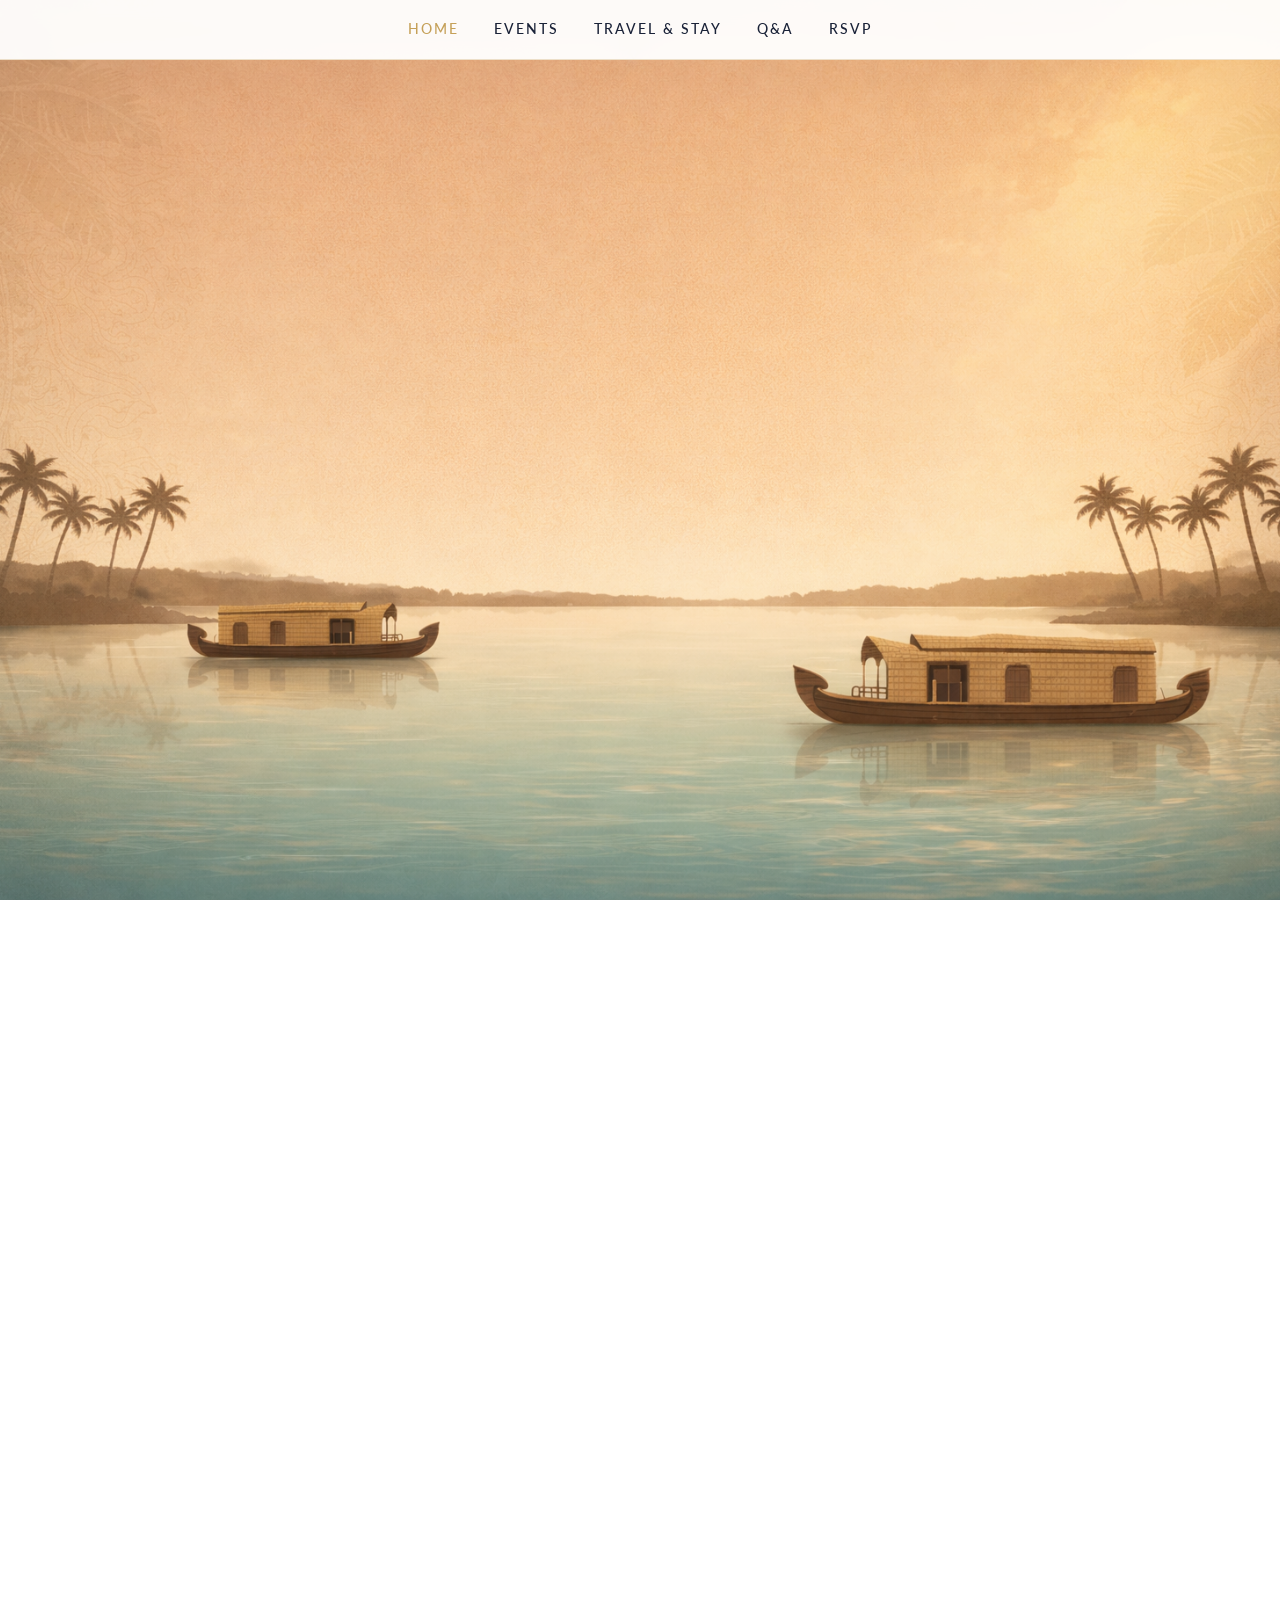
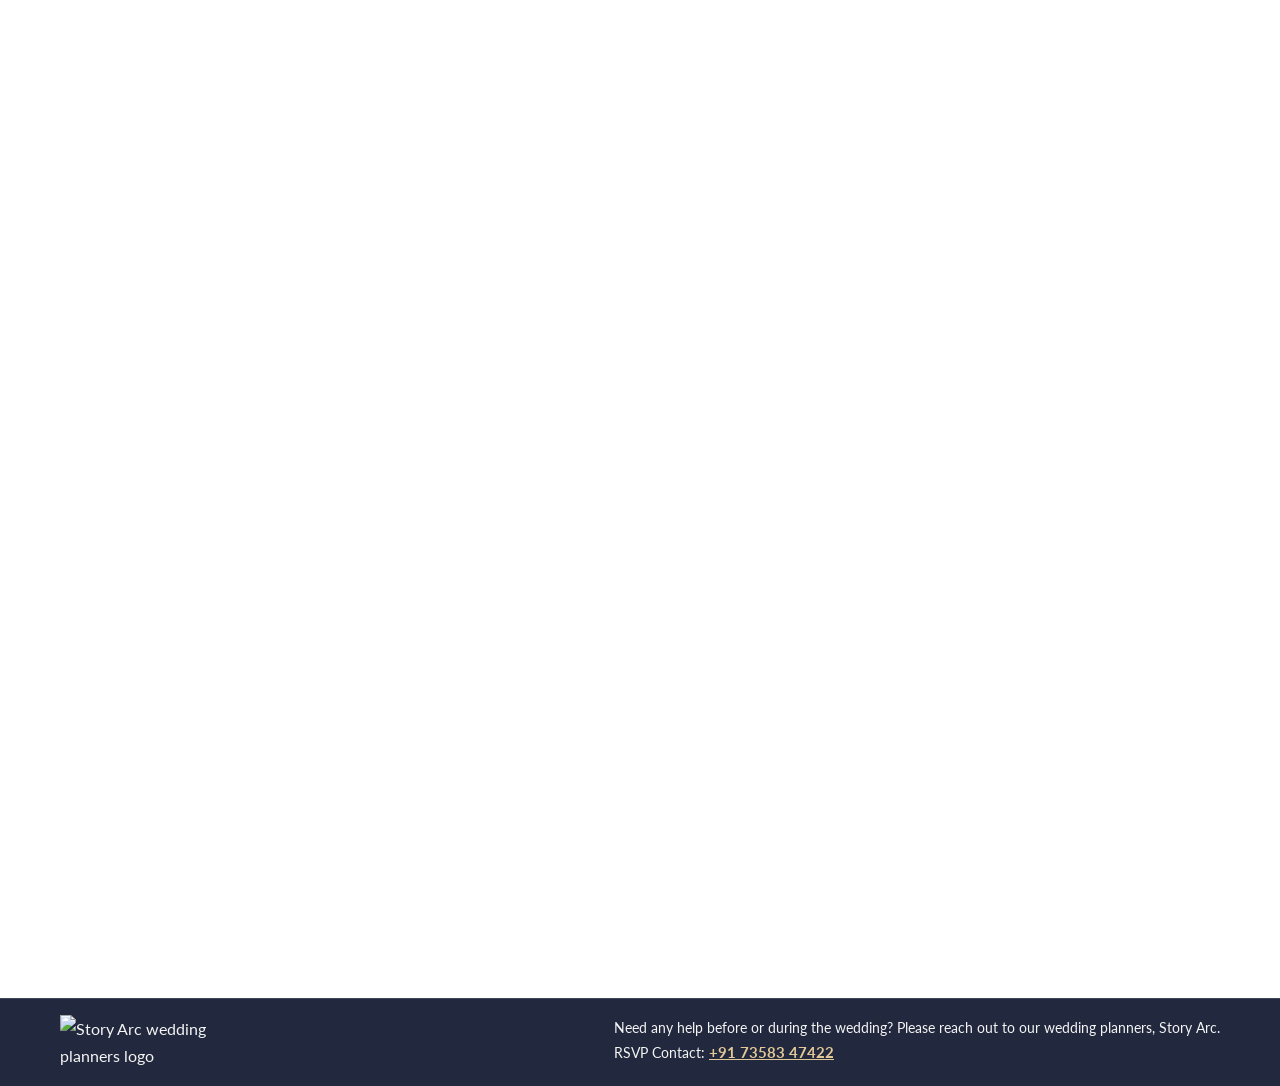
==== commit aec4a4bd: "attire added with new RSVP" ====
--- a/index.html
+++ b/index.html
@@ -6,17 +6,17 @@
     <meta name="viewport" content="width=device-width, initial-scale=1.0">
 
     <!-- Primary Meta Tags -->
-    <title>Abhinath & Theshika Wedding - December 5th & 6th, 2026</title>
-    <meta name="title" content="Abhinath & Theshika Wedding - December 5th & 6th, 2026">
+    <title>Abhinath & Theshika Wedding - December 5 & 6, 2026</title>
+    <meta name="title" content="Abhinath & Theshika Wedding - December 5 & 6, 2026">
     <meta name="description"
-        content="You're invited to the wedding celebration of Abhinath and Theshika on December 5th & 6th, 2026 at Le Méridien, Kochi, Kerala. Join us for this special day!">
+        content="You're invited to the wedding celebration of Abhinath and Theshika on December 5 & 6, 2026 at Le Méridien, Kochi, Kerala. Join us for this special day!">
 
     <!-- Open Graph / Facebook -->
     <meta property="og:type" content="website">
     <meta property="og:url" content="https://agokulgopi.github.io/Abhinath-Theshika-Wedding/">
-    <meta property="og:title" content="Abhinath & Theshika Wedding - December 5th & 6th, 2026">
+    <meta property="og:title" content="Abhinath & Theshika Wedding - December 5 & 6, 2026">
     <meta property="og:description"
-        content="You're invited to the wedding celebration of Abhinath and Theshika on December 5th & 6th, 2026 at Le Méridien, Kochi, Kerala. Join us for this special day!">
+        content="You're invited to the wedding celebration of Abhinath and Theshika on December 5 & 6, 2026 at Le Méridien, Kochi, Kerala. Join us for this special day!">
     <meta property="og:image" content="https://agokulgopi.github.io/Abhinath-Theshika-Wedding/Images/Couple%20pic%201.jpeg">
     <meta property="og:image:alt" content="Abhinath and Theshika Wedding Invitation">
     <meta property="og:site_name" content="Abhinath & Theshika Wedding">
@@ -24,9 +24,9 @@
     <!-- Twitter -->
     <meta property="twitter:card" content="summary_large_image">
     <meta property="twitter:url" content="https://agokulgopi.github.io/Abhinath-Theshika-Wedding/">
-    <meta property="twitter:title" content="Abhinath & Theshika Wedding - December 5th & 6th, 2026">
+    <meta property="twitter:title" content="Abhinath & Theshika Wedding - December 5 & 6, 2026">
     <meta property="twitter:description"
-        content="You're invited to the wedding celebration of Abhinath and Theshika on December 5th & 6th, 2026 at Le Méridien, Kochi, Kerala. Join us for this special day!">
+        content="You're invited to the wedding celebration of Abhinath and Theshika on December 5 & 6, 2026 at Le Méridien, Kochi, Kerala. Join us for this special day!">
     <meta property="twitter:image" content="https://agokulgopi.github.io/Abhinath-Theshika-Wedding/Images/Couple%20pic%201.jpeg">
 
     <!-- WhatsApp Optimization -->
@@ -69,7 +69,7 @@
             <div class="hero-content fade-in">
                 <span class="eyebrow eyebrow-hero">You are invited to the wedding of</span>
                 <h1 class="names">Abhinath <span class="ampersand">&amp;</span> Theshika</h1>
-                <p class="date-hero">December 5th &amp; 6th, 2026</p>
+                <p class="date-hero">December 5 & 6, 2026</p>
                 <p class="venue-hero">Le Meridien, Kochi, Kerala</p>
 
                 <div class="hero-actions" style="margin-top: 2.5rem;">
@@ -120,7 +120,7 @@
             <img src="https://thestoryarc.in/wp-content/uploads/2025/10/Story-Arc-Logo-01-6-2.png" alt="Story Arc wedding planners logo" class="planner-logo">
             <div class="footer-text">
                 <p>Need any help before or during the wedding? Please reach out to our wedding planners, Story Arc.</p>
-                <p><a href="tel:+919876543210">+91 98765 43210</a></p>
+                <p>RSVP Contact: <a href="tel:+917358347422">+91 73583 47422</a></p>
             </div>
         </div>
     </footer>
--- a/style.css
+++ b/style.css
@@ -406,6 +406,22 @@
     font-style: italic;
     color: #555;
     margin-top: 8px !important;
+}
+
+.attire-img {
+    width: 100%;
+    max-width: 300px;
+    height: auto;
+    border-radius: 12px;
+    margin-top: 15px;
+    display: block;
+    box-shadow: 0 4px 15px rgba(0, 0, 0, 0.1);
+}
+
+@media (max-width: 768px) {
+    .attire-img {
+        max-width: 100%;
+    }
 }
 
 /* Gallery Section */
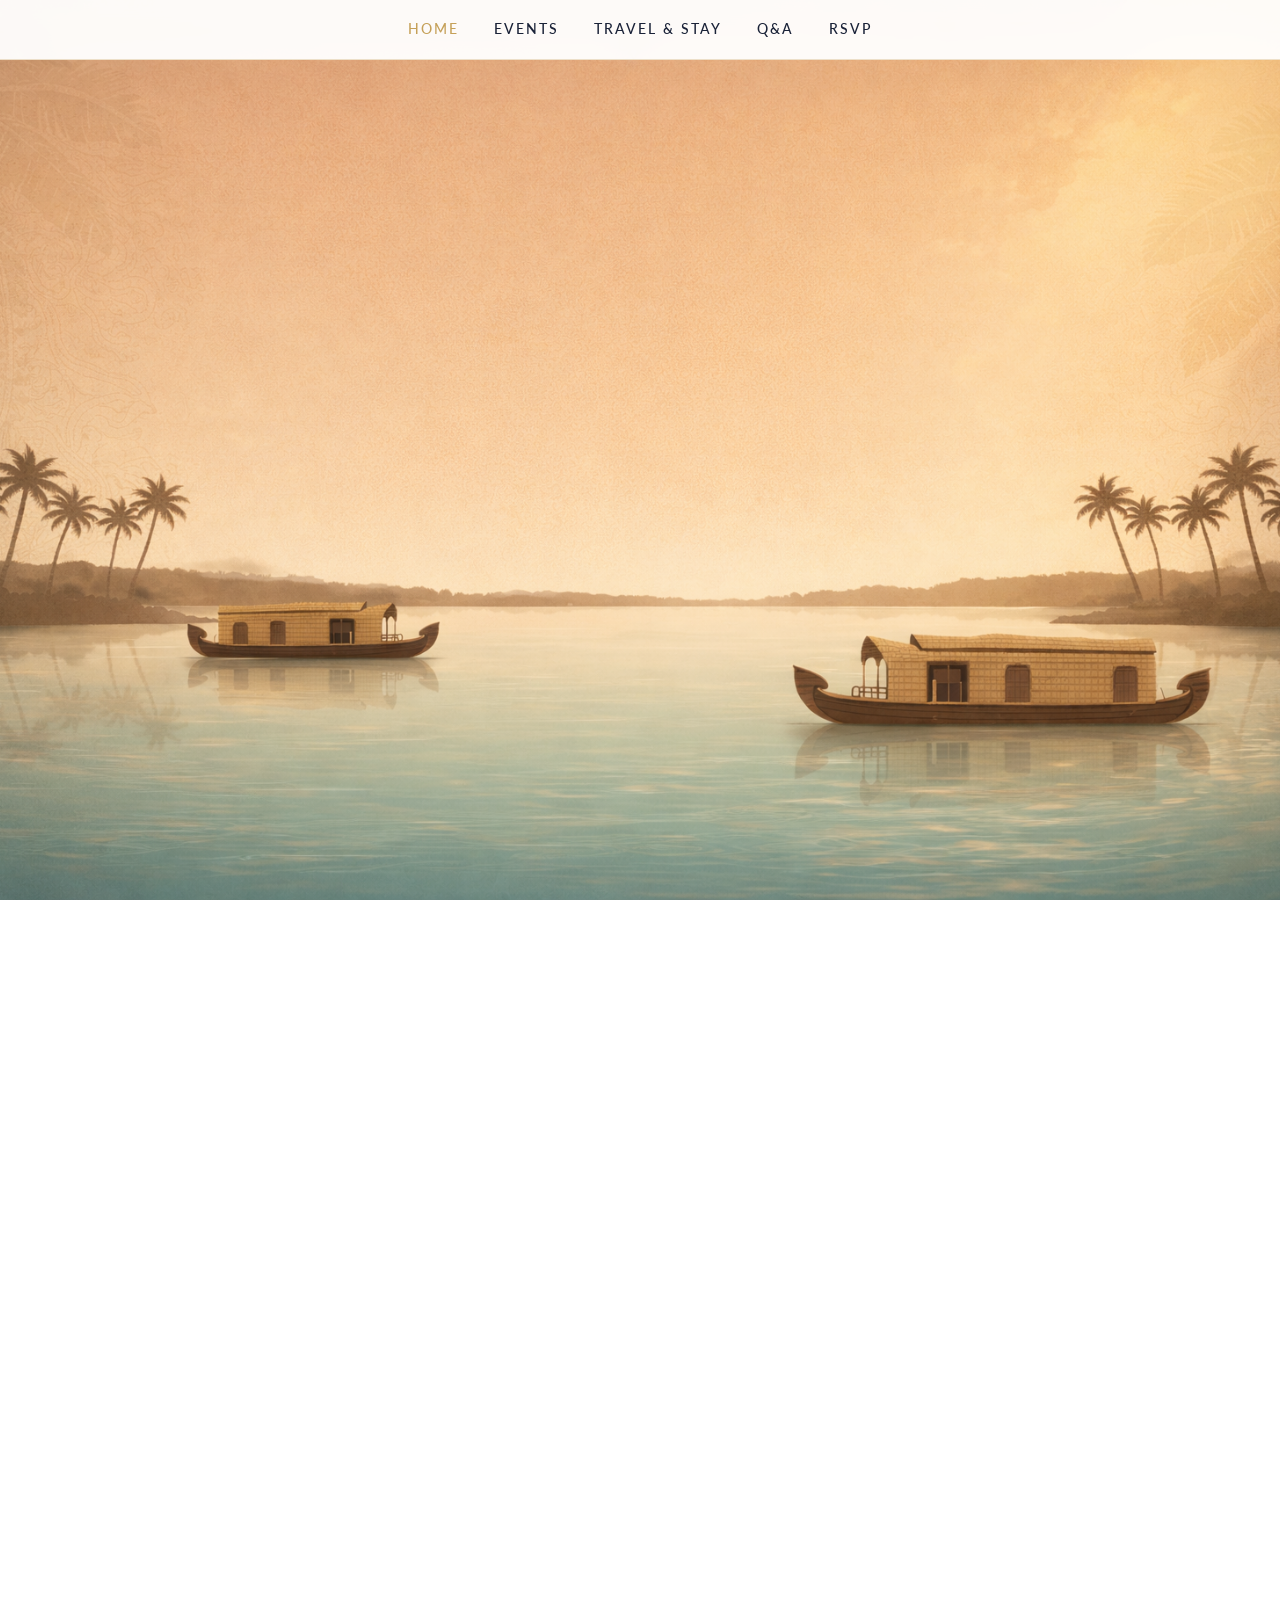
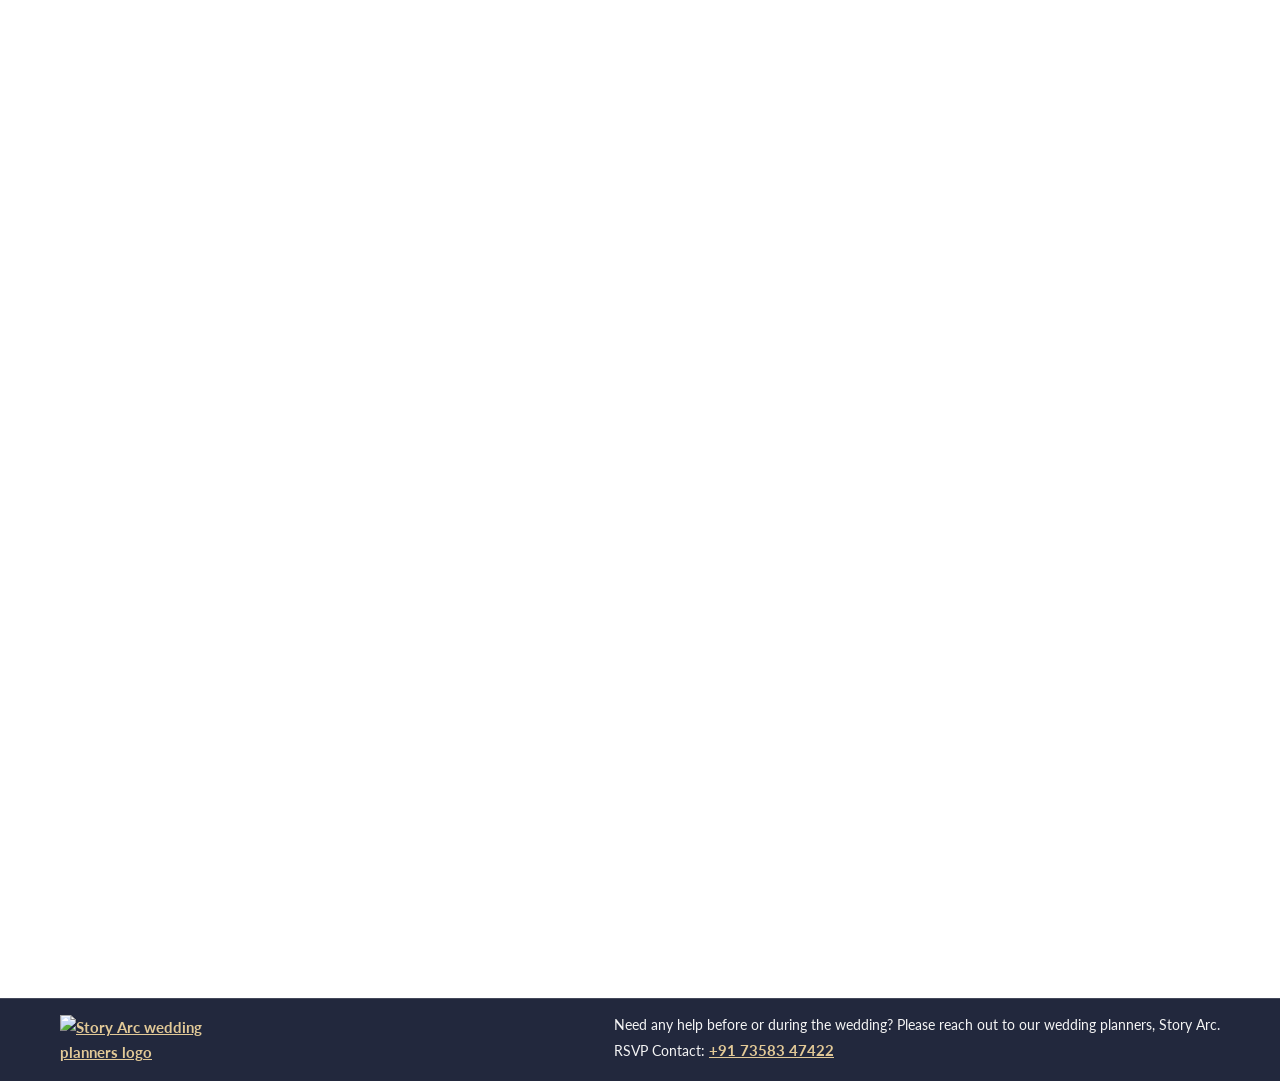
==== commit 5995643a: "Storyarc hyperlink added." ====
--- a/index.html
+++ b/index.html
@@ -13,21 +13,21 @@
 
     <!-- Open Graph / Facebook -->
     <meta property="og:type" content="website">
-    <meta property="og:url" content="https://agokulgopi.github.io/Abhinath-Theshika-Wedding/">
+    <meta property="og:url" content="https://abhinathwedstheshika.thestoryarc.in/">
     <meta property="og:title" content="Abhinath & Theshika Wedding - December 5 & 6, 2026">
     <meta property="og:description"
         content="You're invited to the wedding celebration of Abhinath and Theshika on December 5 & 6, 2026 at Le Méridien, Kochi, Kerala. Join us for this special day!">
-    <meta property="og:image" content="https://agokulgopi.github.io/Abhinath-Theshika-Wedding/Images/Couple%20pic%201.jpeg">
+    <meta property="og:image" content="https://abhinathwedstheshika.thestoryarc.in/Images/Couple%20pic%201.jpeg">
     <meta property="og:image:alt" content="Abhinath and Theshika Wedding Invitation">
     <meta property="og:site_name" content="Abhinath & Theshika Wedding">
 
     <!-- Twitter -->
     <meta property="twitter:card" content="summary_large_image">
-    <meta property="twitter:url" content="https://agokulgopi.github.io/Abhinath-Theshika-Wedding/">
+    <meta property="twitter:url" content="https://abhinathwedstheshika.thestoryarc.in/">
     <meta property="twitter:title" content="Abhinath & Theshika Wedding - December 5 & 6, 2026">
     <meta property="twitter:description"
         content="You're invited to the wedding celebration of Abhinath and Theshika on December 5 & 6, 2026 at Le Méridien, Kochi, Kerala. Join us for this special day!">
-    <meta property="twitter:image" content="https://agokulgopi.github.io/Abhinath-Theshika-Wedding/Images/Couple%20pic%201.jpeg">
+    <meta property="twitter:image" content="https://abhinathwedstheshika.thestoryarc.in/Images/Couple%20pic%201.jpeg">
 
     <!-- WhatsApp Optimization -->
     <meta property="og:image:alt" content="Arun and Adithi Wedding Invitation">
@@ -117,7 +117,9 @@
 
     <footer class="site-footer">
         <div class="section-padding footer-inner">
-            <img src="https://thestoryarc.in/wp-content/uploads/2025/10/Story-Arc-Logo-01-6-2.png" alt="Story Arc wedding planners logo" class="planner-logo">
+            <a href="https://thestoryarc.in/" target="_blank" rel="noopener noreferrer">
+                <img src="https://thestoryarc.in/wp-content/uploads/2025/10/Story-Arc-Logo-01-6-2.png" alt="Story Arc wedding planners logo" class="planner-logo">
+            </a>
             <div class="footer-text">
                 <p>Need any help before or during the wedding? Please reach out to our wedding planners, Story Arc.</p>
                 <p>RSVP Contact: <a href="tel:+917358347422">+91 73583 47422</a></p>
